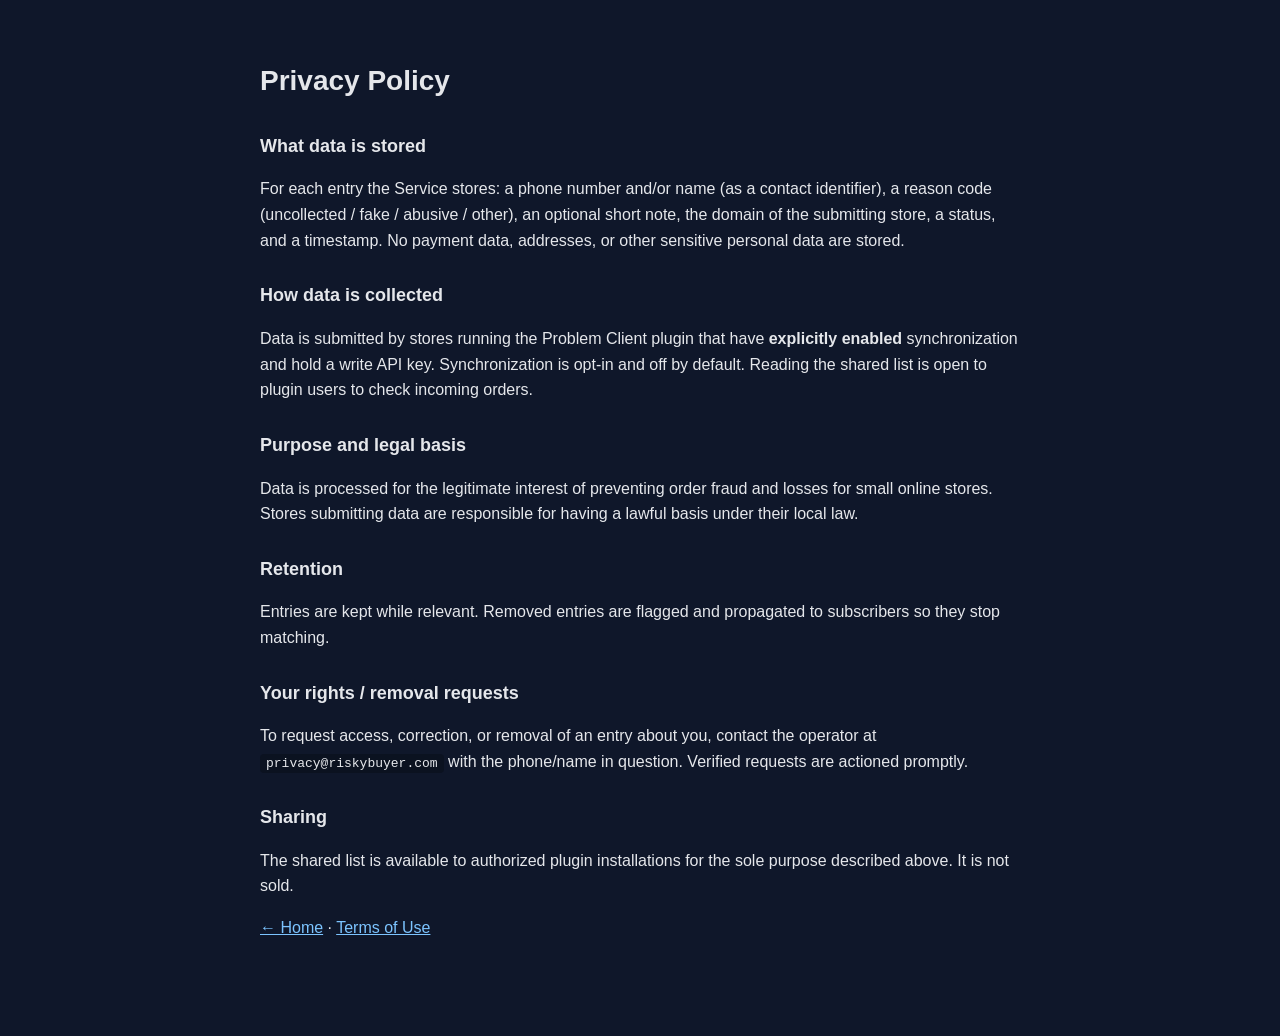
==== server/app/static/privacy.html @ dea38c6a "Phase 2: RiskyBuyer FastAPI server code + site + .distignore - server/: FastAPI app (open read GET /" ====
<!doctype html>
<html lang="en">
<head>
<meta charset="utf-8">
<meta name="viewport" content="width=device-width, initial-scale=1">
<title>Privacy Policy — RiskyBuyer</title>
<style>body{margin:0;font-family:-apple-system,Segoe UI,Roboto,Arial,sans-serif;background:#0f172a;color:#e5e7eb;line-height:1.6}.wrap{max-width:760px;margin:0 auto;padding:40px 20px 80px}h1{font-size:28px}h2{font-size:18px;margin-top:28px}a{color:#7cc4ff}code{background:#0b1220;padding:2px 6px;border-radius:4px}</style>
</head>
<body>
<div class="wrap">
<h1>Privacy Policy</h1>

<h2>What data is stored</h2>
<p>For each entry the Service stores: a phone number and/or name (as a contact
identifier), a reason code (uncollected / fake / abusive / other), an optional
short note, the domain of the submitting store, a status, and a timestamp. No
payment data, addresses, or other sensitive personal data are stored.</p>

<h2>How data is collected</h2>
<p>Data is submitted by stores running the Problem Client plugin that have
<strong>explicitly enabled</strong> synchronization and hold a write API key.
Synchronization is opt-in and off by default. Reading the shared list is open
to plugin users to check incoming orders.</p>

<h2>Purpose and legal basis</h2>
<p>Data is processed for the legitimate interest of preventing order fraud and
losses for small online stores. Stores submitting data are responsible for
having a lawful basis under their local law.</p>

<h2>Retention</h2>
<p>Entries are kept while relevant. Removed entries are flagged and propagated
to subscribers so they stop matching.</p>

<h2>Your rights / removal requests</h2>
<p>To request access, correction, or removal of an entry about you, contact the
operator at <code>privacy@riskybuyer.com</code> with the phone/name in question.
Verified requests are actioned promptly.</p>

<h2>Sharing</h2>
<p>The shared list is available to authorized plugin installations for the sole
purpose described above. It is not sold.</p>

<p><a href="/">← Home</a> · <a href="/terms">Terms of Use</a></p>
</div>
</body>
</html>
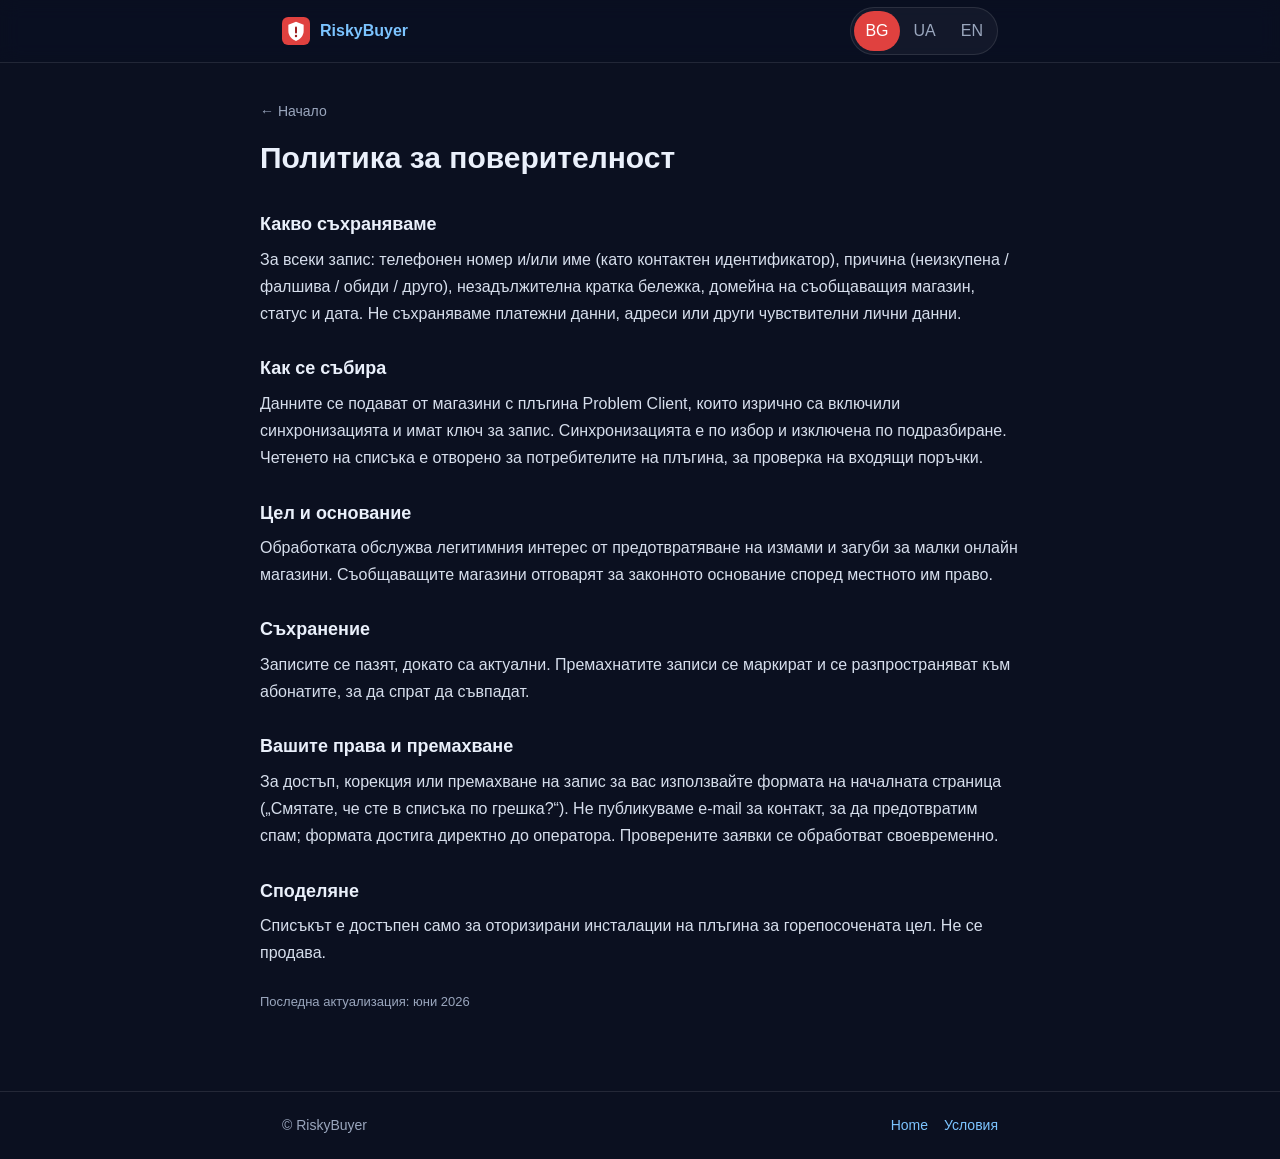
==== commit 9f79f993: "Site: reframed concise landing + appeal form; tri-lingual Terms/Privacy - Landing reframed as a buye" ====
--- a/server/app/static/privacy.html
+++ b/server/app/static/privacy.html
@@ -1,46 +1,80 @@
 <!doctype html>
-<html lang="en">
+<html lang="bg">
 <head>
 <meta charset="utf-8">
 <meta name="viewport" content="width=device-width, initial-scale=1">
-<title>Privacy Policy — RiskyBuyer</title>
-<style>body{margin:0;font-family:-apple-system,Segoe UI,Roboto,Arial,sans-serif;background:#0f172a;color:#e5e7eb;line-height:1.6}.wrap{max-width:760px;margin:0 auto;padding:40px 20px 80px}h1{font-size:28px}h2{font-size:18px;margin-top:28px}a{color:#7cc4ff}code{background:#0b1220;padding:2px 6px;border-radius:4px}</style>
+<title>Privacy — RiskyBuyer</title>
+<style>
+  :root{--bg:#0b1020;--card:rgba(255,255,255,.045);--line:rgba(255,255,255,.10);--red:#e0413f;--text:#eaf0fb;--muted:#9aa6bd;--accent:#7cc4ff}
+  *{box-sizing:border-box}
+  body{margin:0;background:var(--bg);color:var(--text);font:16px/1.7 -apple-system,Segoe UI,Roboto,Helvetica,Arial,sans-serif}
+  a{color:var(--accent);text-decoration:none}
+  .wrap{max-width:760px;margin:0 auto;padding:0 22px}
+  header{position:sticky;top:0;z-index:20;backdrop-filter:saturate(140%) blur(10px);background:rgba(11,16,32,.62);border-bottom:1px solid var(--line)}
+  .bar{display:flex;align-items:center;height:62px;gap:12px}
+  .brand{display:flex;align-items:center;gap:10px;font-weight:800}.brand svg{width:28px;height:28px}.sp{flex:1}
+  .langs{display:flex;gap:3px;background:var(--card);border:1px solid var(--line);border-radius:999px;padding:3px}
+  .langs button{all:unset;cursor:pointer;font:700 12px/1 inherit;color:var(--muted);padding:6px 11px;border-radius:999px;transition:.2s}
+  .langs button.active{background:var(--red);color:#fff}.langs button:hover{color:#fff}
+  .doc{padding:34px 0 70px}
+  h1{font-size:30px;margin:6px 0 18px}h2{font-size:18px;margin:26px 0 6px}
+  p{color:#d6deec;margin:0 0 8px}.back{color:var(--muted);font-size:14px}
+  .upd{color:var(--muted);font-size:13px;margin-top:24px}
+  footer{border-top:1px solid var(--line);padding:22px 0;color:var(--muted);font-size:14px}
+  .frow{display:flex;flex-wrap:wrap;gap:16px;align-items:center}
+</style>
 </head>
 <body>
-<div class="wrap">
-<h1>Privacy Policy</h1>
+<header><div class="wrap bar">
+  <a class="brand" href="/"><svg viewBox="0 0 256 256" xmlns="http://www.w3.org/2000/svg"><rect width="256" height="256" rx="56" fill="#e0413f"/><path d="M128 44 L198 70 V126 C198 174 164 206 128 220 C92 206 58 174 58 126 V70 Z" fill="#fff"/><rect x="119" y="86" width="18" height="64" rx="9" fill="#9b1c1c"/><circle cx="128" cy="174" r="11" fill="#9b1c1c"/></svg>RiskyBuyer</a>
+  <span class="sp"></span>
+  <span class="langs" id="langs"><button data-lang="bg">BG</button><button data-lang="ua">UA</button><button data-lang="en">EN</button></span>
+</div></header>
 
-<h2>What data is stored</h2>
-<p>For each entry the Service stores: a phone number and/or name (as a contact
-identifier), a reason code (uncollected / fake / abusive / other), an optional
-short note, the domain of the submitting store, a status, and a timestamp. No
-payment data, addresses, or other sensitive personal data are stored.</p>
+<div class="wrap doc">
+  <p><a class="back" href="/">← <span id="home"></span></a></p>
+  <h1 id="title"></h1>
+  <div id="content"></div>
+  <p class="upd" id="updated"></p>
+</div>
 
-<h2>How data is collected</h2>
-<p>Data is submitted by stores running the Problem Client plugin that have
-<strong>explicitly enabled</strong> synchronization and hold a write API key.
-Synchronization is opt-in and off by default. Reading the shared list is open
-to plugin users to check incoming orders.</p>
+<footer><div class="wrap frow"><span>© RiskyBuyer</span><span class="sp"></span><a href="/">Home</a><a href="/terms" id="lterms"></a></div></footer>
 
-<h2>Purpose and legal basis</h2>
-<p>Data is processed for the legitimate interest of preventing order fraud and
-losses for small online stores. Stores submitting data are responsible for
-having a lawful basis under their local law.</p>
-
-<h2>Retention</h2>
-<p>Entries are kept while relevant. Removed entries are flagged and propagated
-to subscribers so they stop matching.</p>
-
-<h2>Your rights / removal requests</h2>
-<p>To request access, correction, or removal of an entry about you, contact the
-operator at <code>privacy@riskybuyer.com</code> with the phone/name in question.
-Verified requests are actioned promptly.</p>
-
-<h2>Sharing</h2>
-<p>The shared list is available to authorized plugin installations for the sole
-purpose described above. It is not sold.</p>
-
-<p><a href="/">← Home</a> · <a href="/terms">Terms of Use</a></p>
-</div>
+<script>
+const T={
+ bg:{home:"Начало",title:"Политика за поверителност",updated:"Последна актуализация: юни 2026",lterms:"Условия",sections:[
+  ["Какво съхраняваме","За всеки запис: телефонен номер и/или име (като контактен идентификатор), причина (неизкупена / фалшива / обиди / друго), незадължителна кратка бележка, домейна на съобщаващия магазин, статус и дата. Не съхраняваме платежни данни, адреси или други чувствителни лични данни."],
+  ["Как се събира","Данните се подават от магазини с плъгина Problem Client, които изрично са включили синхронизацията и имат ключ за запис. Синхронизацията е по избор и изключена по подразбиране. Четенето на списъка е отворено за потребителите на плъгина, за проверка на входящи поръчки."],
+  ["Цел и основание","Обработката обслужва легитимния интерес от предотвратяване на измами и загуби за малки онлайн магазини. Съобщаващите магазини отговарят за законното основание според местното им право."],
+  ["Съхранение","Записите се пазят, докато са актуални. Премахнатите записи се маркират и се разпространяват към абонатите, за да спрат да съвпадат."],
+  ["Вашите права и премахване","За достъп, корекция или премахване на запис за вас използвайте формата на началната страница („Смятате, че сте в списъка по грешка?“). Не публикуваме e-mail за контакт, за да предотвратим спам; формата достига директно до оператора. Проверените заявки се обработват своевременно."],
+  ["Споделяне","Списъкът е достъпен само за оторизирани инсталации на плъгина за горепосочената цел. Не се продава."]
+ ]},
+ ua:{home:"Головна",title:"Політика приватності",updated:"Останнє оновлення: червень 2026",lterms:"Умови",sections:[
+  ["Що ми зберігаємо","Для кожного запису: номер телефону та/або ім'я (як контактний ідентифікатор), причину (невикуплена / фейкова / образи / інше), необов'язкову коротку нотатку, домен магазину-джерела, статус і час. Ми не зберігаємо платіжні дані, адреси чи інші чутливі персональні дані."],
+  ["Як збираються дані","Дані подають магазини з плагіном Problem Client, які явно увімкнули синхронізацію та мають ключ запису. Синхронізація — за бажанням і вимкнена за замовчуванням. Читання списку відкрите для користувачів плагіна, щоб перевіряти вхідні замовлення."],
+  ["Мета та підстава","Обробка слугує законному інтересу запобігання шахрайству та збиткам для малих онлайн-магазинів. Магазини-джерела відповідають за законну підставу згідно з місцевим правом."],
+  ["Зберігання","Записи зберігаються, доки актуальні. Видалені записи позначаються й поширюються підписникам, щоб припинити збіги."],
+  ["Ваші права та видалення","Щоб отримати доступ, виправити або видалити запис про вас, скористайтеся формою на головній сторінці («Вважаєте, що вас внесли помилково?»). Ми не публікуємо контактний e-mail, щоб запобігти спаму; форма надходить безпосередньо оператору. Підтверджені запити опрацьовуються оперативно."],
+  ["Поширення","Список доступний лише авторизованим інсталяціям плагіна для зазначеної мети. Він не продається."]
+ ]},
+ en:{home:"Home",title:"Privacy Policy",updated:"Last updated: June 2026",lterms:"Terms",sections:[
+  ["What we store","For each entry: a phone number and/or name (as a contact identifier), a reason (uncollected / fake / abusive / other), an optional short note, the domain of the reporting store, a status and a timestamp. We do not store payment data, addresses or other sensitive personal data."],
+  ["How it is collected","Data is submitted by stores running the Problem Client plugin that have explicitly enabled synchronization and hold a write key. Synchronization is opt-in and off by default. Reading the list is open to plugin users to check incoming orders."],
+  ["Purpose & legal basis","Processing serves the legitimate interest of preventing order fraud and losses for small online stores. Reporting stores are responsible for having a lawful basis under their local law."],
+  ["Retention","Entries are kept while relevant. Removed entries are flagged and propagated to subscribers so they stop matching."],
+  ["Your rights & removal","To request access, correction or removal of an entry about you, use the form on the home page (“Listed by mistake?”). We don’t publish a contact e-mail to prevent spam; the form reaches the operator directly. Verified requests are actioned promptly."],
+  ["Sharing","The list is available only to authorized plugin installations for the purpose above. It is not sold."]
+ ]}
+};
+function render(l){if(!T[l])l="bg";const d=T[l];document.documentElement.lang=l==="ua"?"uk":l;
+ document.getElementById("home").textContent=d.home;document.getElementById("title").textContent=d.title;
+ document.getElementById("updated").textContent=d.updated;document.getElementById("lterms").textContent=d.lterms;
+ document.getElementById("content").innerHTML=d.sections.map(s=>"<h2>"+s[0]+"</h2><p>"+s[1]+"</p>").join("");
+ document.querySelectorAll("#langs button").forEach(b=>b.classList.toggle("active",b.dataset.lang===l));
+ try{localStorage.setItem("rb_lang",l)}catch(e){}}
+document.getElementById("langs").addEventListener("click",e=>{const b=e.target.closest("button");if(b)render(b.dataset.lang)});
+let s="bg";try{s=localStorage.getItem("rb_lang")||"bg"}catch(e){}render(s);
+</script>
 </body>
 </html>
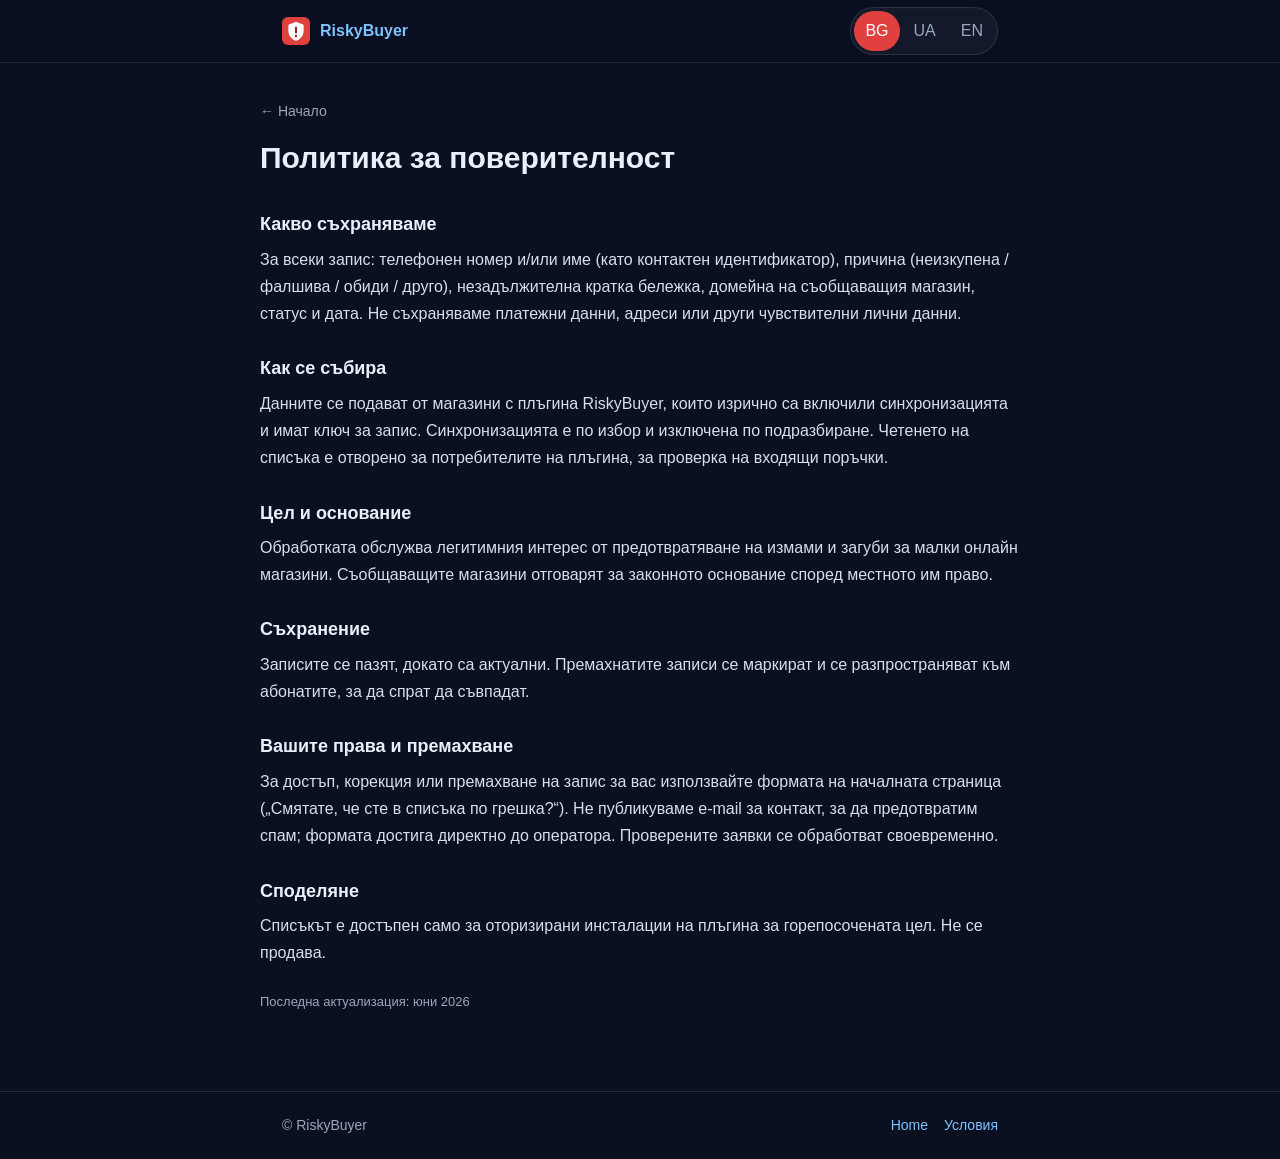
==== commit cce8b250: "Rebrand to RiskyBuyer (v0.6.0); Plugin Check errors fixed - Full rename problem-client -> risky-buye" ====
--- a/server/app/static/privacy.html
+++ b/server/app/static/privacy.html
@@ -44,7 +44,7 @@
 const T={
  bg:{home:"Начало",title:"Политика за поверителност",updated:"Последна актуализация: юни 2026",lterms:"Условия",sections:[
   ["Какво съхраняваме","За всеки запис: телефонен номер и/или име (като контактен идентификатор), причина (неизкупена / фалшива / обиди / друго), незадължителна кратка бележка, домейна на съобщаващия магазин, статус и дата. Не съхраняваме платежни данни, адреси или други чувствителни лични данни."],
-  ["Как се събира","Данните се подават от магазини с плъгина Problem Client, които изрично са включили синхронизацията и имат ключ за запис. Синхронизацията е по избор и изключена по подразбиране. Четенето на списъка е отворено за потребителите на плъгина, за проверка на входящи поръчки."],
+  ["Как се събира","Данните се подават от магазини с плъгина RiskyBuyer, които изрично са включили синхронизацията и имат ключ за запис. Синхронизацията е по избор и изключена по подразбиране. Четенето на списъка е отворено за потребителите на плъгина, за проверка на входящи поръчки."],
   ["Цел и основание","Обработката обслужва легитимния интерес от предотвратяване на измами и загуби за малки онлайн магазини. Съобщаващите магазини отговарят за законното основание според местното им право."],
   ["Съхранение","Записите се пазят, докато са актуални. Премахнатите записи се маркират и се разпространяват към абонатите, за да спрат да съвпадат."],
   ["Вашите права и премахване","За достъп, корекция или премахване на запис за вас използвайте формата на началната страница („Смятате, че сте в списъка по грешка?“). Не публикуваме e-mail за контакт, за да предотвратим спам; формата достига директно до оператора. Проверените заявки се обработват своевременно."],
@@ -52,7 +52,7 @@
  ]},
  ua:{home:"Головна",title:"Політика приватності",updated:"Останнє оновлення: червень 2026",lterms:"Умови",sections:[
   ["Що ми зберігаємо","Для кожного запису: номер телефону та/або ім'я (як контактний ідентифікатор), причину (невикуплена / фейкова / образи / інше), необов'язкову коротку нотатку, домен магазину-джерела, статус і час. Ми не зберігаємо платіжні дані, адреси чи інші чутливі персональні дані."],
-  ["Як збираються дані","Дані подають магазини з плагіном Problem Client, які явно увімкнули синхронізацію та мають ключ запису. Синхронізація — за бажанням і вимкнена за замовчуванням. Читання списку відкрите для користувачів плагіна, щоб перевіряти вхідні замовлення."],
+  ["Як збираються дані","Дані подають магазини з плагіном RiskyBuyer, які явно увімкнули синхронізацію та мають ключ запису. Синхронізація — за бажанням і вимкнена за замовчуванням. Читання списку відкрите для користувачів плагіна, щоб перевіряти вхідні замовлення."],
   ["Мета та підстава","Обробка слугує законному інтересу запобігання шахрайству та збиткам для малих онлайн-магазинів. Магазини-джерела відповідають за законну підставу згідно з місцевим правом."],
   ["Зберігання","Записи зберігаються, доки актуальні. Видалені записи позначаються й поширюються підписникам, щоб припинити збіги."],
   ["Ваші права та видалення","Щоб отримати доступ, виправити або видалити запис про вас, скористайтеся формою на головній сторінці («Вважаєте, що вас внесли помилково?»). Ми не публікуємо контактний e-mail, щоб запобігти спаму; форма надходить безпосередньо оператору. Підтверджені запити опрацьовуються оперативно."],
@@ -60,7 +60,7 @@
  ]},
  en:{home:"Home",title:"Privacy Policy",updated:"Last updated: June 2026",lterms:"Terms",sections:[
   ["What we store","For each entry: a phone number and/or name (as a contact identifier), a reason (uncollected / fake / abusive / other), an optional short note, the domain of the reporting store, a status and a timestamp. We do not store payment data, addresses or other sensitive personal data."],
-  ["How it is collected","Data is submitted by stores running the Problem Client plugin that have explicitly enabled synchronization and hold a write key. Synchronization is opt-in and off by default. Reading the list is open to plugin users to check incoming orders."],
+  ["How it is collected","Data is submitted by stores running the RiskyBuyer plugin that have explicitly enabled synchronization and hold a write key. Synchronization is opt-in and off by default. Reading the list is open to plugin users to check incoming orders."],
   ["Purpose & legal basis","Processing serves the legitimate interest of preventing order fraud and losses for small online stores. Reporting stores are responsible for having a lawful basis under their local law."],
   ["Retention","Entries are kept while relevant. Removed entries are flagged and propagated to subscribers so they stop matching."],
   ["Your rights & removal","To request access, correction or removal of an entry about you, use the form on the home page (“Listed by mistake?”). We don’t publish a contact e-mail to prevent spam; the form reaches the operator directly. Verified requests are actioned promptly."],
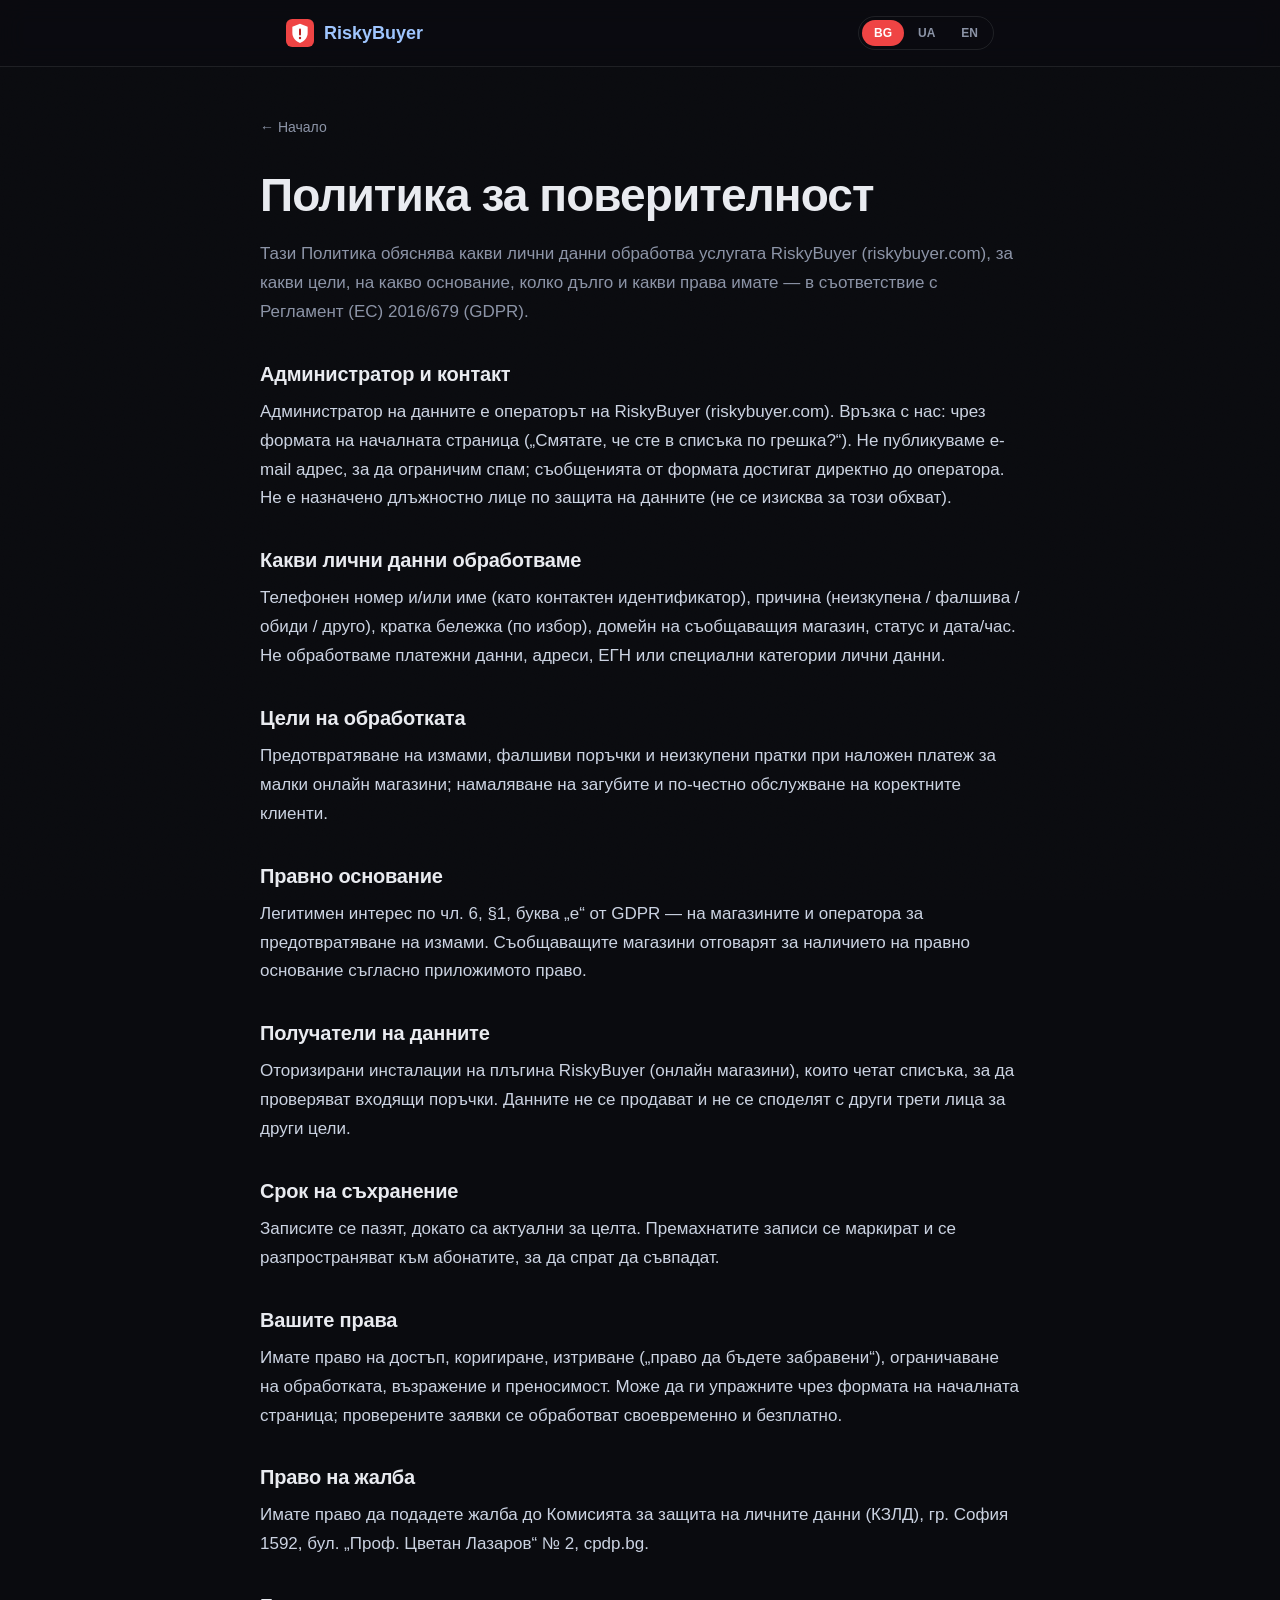
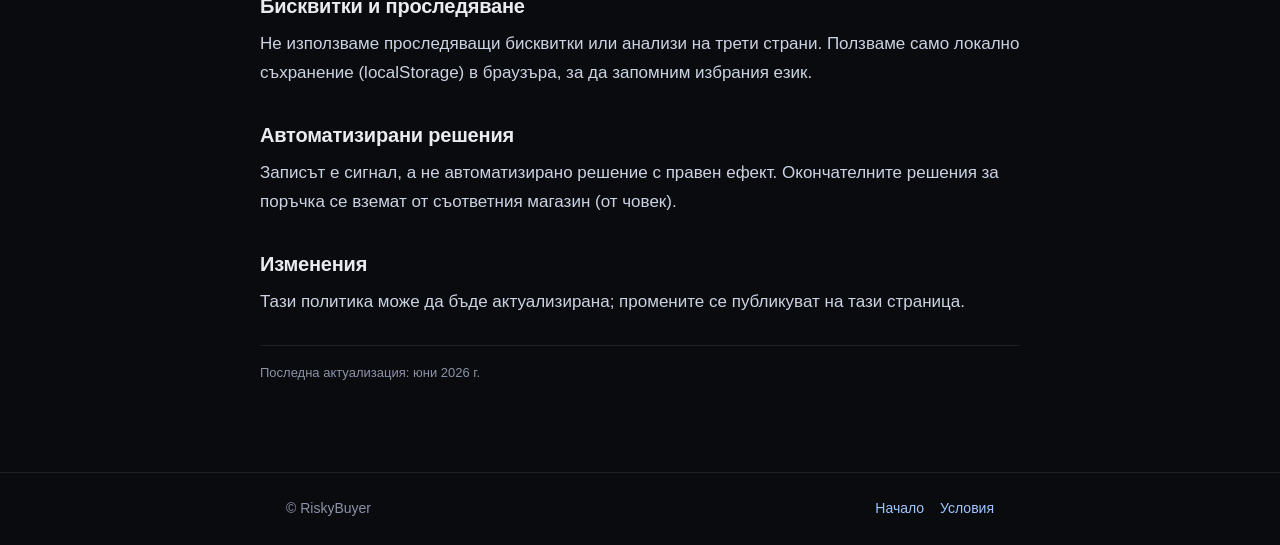
==== commit ab131689: "Site: Terms & Privacy match the landing design; BG-aligned GDPR content - Rebuilt /terms and /privac" ====
--- a/server/app/static/privacy.html
+++ b/server/app/static/privacy.html
@@ -4,29 +4,36 @@
 <meta charset="utf-8">
 <meta name="viewport" content="width=device-width, initial-scale=1">
 <title>Privacy — RiskyBuyer</title>
+<link rel="preconnect" href="https://api.fontshare.com" crossorigin>
+<link href="https://api.fontshare.com/v2/css?f[]=clash-display@600,700&f[]=satoshi@400,500,700&display=swap" rel="stylesheet">
 <style>
-  :root{--bg:#0b1020;--card:rgba(255,255,255,.045);--line:rgba(255,255,255,.10);--red:#e0413f;--text:#eaf0fb;--muted:#9aa6bd;--accent:#7cc4ff}
-  *{box-sizing:border-box}
-  body{margin:0;background:var(--bg);color:var(--text);font:16px/1.7 -apple-system,Segoe UI,Roboto,Helvetica,Arial,sans-serif}
+  :root{--ink:#0a0b0f;--text:#e9ebf0;--muted:#8b93a6;--soft:#cbd3e2;--red:#ef4444;--line:rgba(255,255,255,.09);--accent:#9fc6ff;
+    --disp:"Clash Display",sans-serif;--body:"Satoshi",-apple-system,Segoe UI,sans-serif}
+  *{box-sizing:border-box}html{scroll-behavior:smooth}
+  body{margin:0;background:var(--ink);color:var(--text);font:400 17px/1.7 var(--body);-webkit-font-smoothing:antialiased}
+  body::after{content:"";position:fixed;inset:0;z-index:2;pointer-events:none;opacity:.04;mix-blend-mode:overlay;background-image:url("data:image/svg+xml,%3Csvg xmlns='http://www.w3.org/2000/svg' width='120' height='120'%3E%3Cfilter id='n'%3E%3CfeTurbulence type='fractalNoise' baseFrequency='.85' numOctaves='2'/%3E%3C/filter%3E%3Crect width='100%25' height='100%25' filter='url(%23n)'/%3E%3C/svg%3E")}
   a{color:var(--accent);text-decoration:none}
-  .wrap{max-width:760px;margin:0 auto;padding:0 22px}
-  header{position:sticky;top:0;z-index:20;backdrop-filter:saturate(140%) blur(10px);background:rgba(11,16,32,.62);border-bottom:1px solid var(--line)}
-  .bar{display:flex;align-items:center;height:62px;gap:12px}
-  .brand{display:flex;align-items:center;gap:10px;font-weight:800}.brand svg{width:28px;height:28px}.sp{flex:1}
-  .langs{display:flex;gap:3px;background:var(--card);border:1px solid var(--line);border-radius:999px;padding:3px}
-  .langs button{all:unset;cursor:pointer;font:700 12px/1 inherit;color:var(--muted);padding:6px 11px;border-radius:999px;transition:.2s}
+  .wrap{max-width:760px;margin:0 auto;padding:0 26px}
+  header{position:sticky;top:0;z-index:30;backdrop-filter:saturate(150%) blur(12px);background:rgba(10,11,15,.6);border-bottom:1px solid var(--line)}
+  .bar{display:flex;align-items:center;height:66px;gap:14px}
+  .brand{display:flex;align-items:center;gap:10px;font-family:var(--disp);font-weight:700;font-size:18px}.brand svg{width:28px;height:28px}.sp{flex:1}
+  .langs{display:flex;gap:2px;border:1px solid var(--line);border-radius:999px;padding:3px}
+  .langs button{all:unset;cursor:pointer;font:700 12px/1 var(--body);color:var(--muted);padding:7px 12px;border-radius:999px;transition:.25s}
   .langs button.active{background:var(--red);color:#fff}.langs button:hover{color:#fff}
-  .doc{padding:34px 0 70px}
-  h1{font-size:30px;margin:6px 0 18px}h2{font-size:18px;margin:26px 0 6px}
-  p{color:#d6deec;margin:0 0 8px}.back{color:var(--muted);font-size:14px}
-  .upd{color:var(--muted);font-size:13px;margin-top:24px}
-  footer{border-top:1px solid var(--line);padding:22px 0;color:var(--muted);font-size:14px}
+  .doc{padding:46px 0 80px}
+  .back{color:var(--muted);font-size:14px}
+  h1{font-family:var(--disp);font-weight:700;font-size:clamp(30px,5vw,46px);letter-spacing:-.02em;margin:14px 0 6px}
+  .intro{color:var(--muted);margin:0 0 10px}
+  h2{font-family:var(--disp);font-weight:600;font-size:20px;letter-spacing:-.01em;margin:30px 0 7px}
+  p{color:var(--soft);margin:0 0 8px}
+  .upd{color:var(--muted);font-size:13px;margin-top:28px;border-top:1px solid var(--line);padding-top:16px}
+  footer{border-top:1px solid var(--line);padding:24px 0;color:var(--muted);font-size:14px}
   .frow{display:flex;flex-wrap:wrap;gap:16px;align-items:center}
 </style>
 </head>
 <body>
 <header><div class="wrap bar">
-  <a class="brand" href="/"><svg viewBox="0 0 256 256" xmlns="http://www.w3.org/2000/svg"><rect width="256" height="256" rx="56" fill="#e0413f"/><path d="M128 44 L198 70 V126 C198 174 164 206 128 220 C92 206 58 174 58 126 V70 Z" fill="#fff"/><rect x="119" y="86" width="18" height="64" rx="9" fill="#9b1c1c"/><circle cx="128" cy="174" r="11" fill="#9b1c1c"/></svg>RiskyBuyer</a>
+  <a class="brand" href="/"><svg viewBox="0 0 256 256" xmlns="http://www.w3.org/2000/svg"><rect width="256" height="256" rx="56" fill="#ef4444"/><path d="M128 44 L198 70 V126 C198 174 164 206 128 220 C92 206 58 174 58 126 V70 Z" fill="#fff"/><rect x="119" y="86" width="18" height="64" rx="9" fill="#b91c1c"/><circle cx="128" cy="174" r="11" fill="#b91c1c"/></svg>RiskyBuyer</a>
   <span class="sp"></span>
   <span class="langs" id="langs"><button data-lang="bg">BG</button><button data-lang="ua">UA</button><button data-lang="en">EN</button></span>
 </div></header>
@@ -34,42 +41,65 @@
 <div class="wrap doc">
   <p><a class="back" href="/">← <span id="home"></span></a></p>
   <h1 id="title"></h1>
+  <p class="intro" id="intro"></p>
   <div id="content"></div>
   <p class="upd" id="updated"></p>
 </div>
 
-<footer><div class="wrap frow"><span>© RiskyBuyer</span><span class="sp"></span><a href="/">Home</a><a href="/terms" id="lterms"></a></div></footer>
+<footer><div class="wrap frow"><span>© RiskyBuyer</span><span class="sp"></span><a href="/" id="lhome"></a><a href="/terms" id="lterms"></a></div></footer>
 
 <script>
 const T={
- bg:{home:"Начало",title:"Политика за поверителност",updated:"Последна актуализация: юни 2026",lterms:"Условия",sections:[
-  ["Какво съхраняваме","За всеки запис: телефонен номер и/или име (като контактен идентификатор), причина (неизкупена / фалшива / обиди / друго), незадължителна кратка бележка, домейна на съобщаващия магазин, статус и дата. Не съхраняваме платежни данни, адреси или други чувствителни лични данни."],
-  ["Как се събира","Данните се подават от магазини с плъгина RiskyBuyer, които изрично са включили синхронизацията и имат ключ за запис. Синхронизацията е по избор и изключена по подразбиране. Четенето на списъка е отворено за потребителите на плъгина, за проверка на входящи поръчки."],
-  ["Цел и основание","Обработката обслужва легитимния интерес от предотвратяване на измами и загуби за малки онлайн магазини. Съобщаващите магазини отговарят за законното основание според местното им право."],
-  ["Съхранение","Записите се пазят, докато са актуални. Премахнатите записи се маркират и се разпространяват към абонатите, за да спрат да съвпадат."],
-  ["Вашите права и премахване","За достъп, корекция или премахване на запис за вас използвайте формата на началната страница („Смятате, че сте в списъка по грешка?“). Не публикуваме e-mail за контакт, за да предотвратим спам; формата достига директно до оператора. Проверените заявки се обработват своевременно."],
-  ["Споделяне","Списъкът е достъпен само за оторизирани инсталации на плъгина за горепосочената цел. Не се продава."]
+ bg:{home:"Начало",lhome:"Начало",lterms:"Условия",title:"Политика за поверителност",updated:"Последна актуализация: юни 2026 г.",
+  intro:"Тази Политика обяснява какви лични данни обработва услугата RiskyBuyer (riskybuyer.com), за какви цели, на какво основание, колко дълго и какви права имате — в съответствие с Регламент (ЕС) 2016/679 (GDPR).",
+  sections:[
+  ["Администратор и контакт","Администратор на данните е операторът на RiskyBuyer (riskybuyer.com). Връзка с нас: чрез формата на началната страница („Смятате, че сте в списъка по грешка?“). Не публикуваме e-mail адрес, за да ограничим спам; съобщенията от формата достигат директно до оператора. Не е назначено длъжностно лице по защита на данните (не се изисква за този обхват)."],
+  ["Какви лични данни обработваме","Телефонен номер и/или име (като контактен идентификатор), причина (неизкупена / фалшива / обиди / друго), кратка бележка (по избор), домейн на съобщаващия магазин, статус и дата/час. Не обработваме платежни данни, адреси, ЕГН или специални категории лични данни."],
+  ["Цели на обработката","Предотвратяване на измами, фалшиви поръчки и неизкупени пратки при наложен платеж за малки онлайн магазини; намаляване на загубите и по-честно обслужване на коректните клиенти."],
+  ["Правно основание","Легитимен интерес по чл. 6, §1, буква „е“ от GDPR — на магазините и оператора за предотвратяване на измами. Съобщаващите магазини отговарят за наличието на правно основание съгласно приложимото право."],
+  ["Получатели на данните","Оторизирани инсталации на плъгина RiskyBuyer (онлайн магазини), които четат списъка, за да проверяват входящи поръчки. Данните не се продават и не се споделят с други трети лица за други цели."],
+  ["Срок на съхранение","Записите се пазят, докато са актуални за целта. Премахнатите записи се маркират и се разпространяват към абонатите, за да спрат да съвпадат."],
+  ["Вашите права","Имате право на достъп, коригиране, изтриване („право да бъдете забравени“), ограничаване на обработката, възражение и преносимост. Може да ги упражните чрез формата на началната страница; проверените заявки се обработват своевременно и безплатно."],
+  ["Право на жалба","Имате право да подадете жалба до Комисията за защита на личните данни (КЗЛД), гр. София 1592, бул. „Проф. Цветан Лазаров“ № 2, cpdp.bg."],
+  ["Бисквитки и проследяване","Не използваме проследяващи бисквитки или анализи на трети страни. Ползваме само локално съхранение (localStorage) в браузъра, за да запомним избрания език."],
+  ["Автоматизирани решения","Записът е сигнал, а не автоматизирано решение с правен ефект. Окончателните решения за поръчка се вземат от съответния магазин (от човек)."],
+  ["Изменения","Тази политика може да бъде актуализирана; промените се публикуват на тази страница."]
  ]},
- ua:{home:"Головна",title:"Політика приватності",updated:"Останнє оновлення: червень 2026",lterms:"Умови",sections:[
-  ["Що ми зберігаємо","Для кожного запису: номер телефону та/або ім'я (як контактний ідентифікатор), причину (невикуплена / фейкова / образи / інше), необов'язкову коротку нотатку, домен магазину-джерела, статус і час. Ми не зберігаємо платіжні дані, адреси чи інші чутливі персональні дані."],
-  ["Як збираються дані","Дані подають магазини з плагіном RiskyBuyer, які явно увімкнули синхронізацію та мають ключ запису. Синхронізація — за бажанням і вимкнена за замовчуванням. Читання списку відкрите для користувачів плагіна, щоб перевіряти вхідні замовлення."],
-  ["Мета та підстава","Обробка слугує законному інтересу запобігання шахрайству та збиткам для малих онлайн-магазинів. Магазини-джерела відповідають за законну підставу згідно з місцевим правом."],
-  ["Зберігання","Записи зберігаються, доки актуальні. Видалені записи позначаються й поширюються підписникам, щоб припинити збіги."],
-  ["Ваші права та видалення","Щоб отримати доступ, виправити або видалити запис про вас, скористайтеся формою на головній сторінці («Вважаєте, що вас внесли помилково?»). Ми не публікуємо контактний e-mail, щоб запобігти спаму; форма надходить безпосередньо оператору. Підтверджені запити опрацьовуються оперативно."],
-  ["Поширення","Список доступний лише авторизованим інсталяціям плагіна для зазначеної мети. Він не продається."]
+ ua:{home:"Головна",lhome:"Головна",lterms:"Умови",title:"Політика приватності",updated:"Останнє оновлення: червень 2026 р.",
+  intro:"Ця Політика пояснює, які персональні дані обробляє сервіс RiskyBuyer (riskybuyer.com), з якою метою, на якій підставі, як довго та які права ви маєте — відповідно до Регламенту (ЄС) 2016/679 (GDPR).",
+  sections:[
+  ["Адміністратор і контакт","Адміністратор (контролер) даних — оператор RiskyBuyer (riskybuyer.com). Зв'язок: через форму на головній сторінці («Вважаєте, що вас внесли помилково?»). Ми не публікуємо e-mail, щоб обмежити спам; повідомлення з форми надходять безпосередньо оператору. Окрему особу з захисту даних (DPO) не призначено (не вимагається для цього обсягу)."],
+  ["Які персональні дані ми обробляємо","Номер телефону та/або ім'я (як контактний ідентифікатор), причину (невикуплена / фейкова / образи / інше), коротку нотатку (за бажанням), домен магазину-джерела, статус і дату/час. Ми не обробляємо платіжні дані, адреси, ідентифікаційні номери чи спеціальні категорії даних."],
+  ["Цілі обробки","Запобігання шахрайству, фейковим замовленням і невикупленим посилкам при накладеному платежі для малих онлайн-магазинів; зменшення збитків і чесніший сервіс для добросовісних клієнтів."],
+  ["Правова підстава","Законний інтерес за ст. 6(1)(е) GDPR — магазинів та оператора щодо запобігання шахрайству. Магазини-джерела відповідають за наявність правової підстави згідно із застосовним правом."],
+  ["Отримувачі даних","Авторизовані інсталяції плагіна RiskyBuyer (онлайн-магазини), які читають список для перевірки вхідних замовлень. Дані не продаються й не передаються іншим третім особам для інших цілей."],
+  ["Строк зберігання","Записи зберігаються, доки актуальні для мети. Видалені записи позначаються й поширюються підписникам, щоб припинити збіги."],
+  ["Ваші права","Ви маєте право на доступ, виправлення, видалення («право бути забутим»), обмеження обробки, заперечення та перенесення даних. Реалізувати їх можна через форму на головній сторінці; підтверджені запити опрацьовуються оперативно й безоплатно."],
+  ["Право на скаргу","Ви маєте право подати скаргу до наглядового органу. У Болгарії це Комісія із захисту персональних даних (КЗЛД), м. Софія, cpdp.bg; або до органу у вашій країні."],
+  ["Бісквіти та відстеження","Ми не використовуємо відстежувальні бісквіти чи аналітику третіх сторін. Лише локальне сховище (localStorage) у браузері — щоб запам'ятати обрану мову."],
+  ["Автоматизовані рішення","Запис є сигналом, а не автоматизованим рішенням із правовим ефектом. Остаточні рішення щодо замовлення ухвалює відповідний магазин (людина)."],
+  ["Зміни","Цю політику може бути оновлено; зміни публікуються на цій сторінці."]
  ]},
- en:{home:"Home",title:"Privacy Policy",updated:"Last updated: June 2026",lterms:"Terms",sections:[
-  ["What we store","For each entry: a phone number and/or name (as a contact identifier), a reason (uncollected / fake / abusive / other), an optional short note, the domain of the reporting store, a status and a timestamp. We do not store payment data, addresses or other sensitive personal data."],
-  ["How it is collected","Data is submitted by stores running the RiskyBuyer plugin that have explicitly enabled synchronization and hold a write key. Synchronization is opt-in and off by default. Reading the list is open to plugin users to check incoming orders."],
-  ["Purpose & legal basis","Processing serves the legitimate interest of preventing order fraud and losses for small online stores. Reporting stores are responsible for having a lawful basis under their local law."],
-  ["Retention","Entries are kept while relevant. Removed entries are flagged and propagated to subscribers so they stop matching."],
-  ["Your rights & removal","To request access, correction or removal of an entry about you, use the form on the home page (“Listed by mistake?”). We don’t publish a contact e-mail to prevent spam; the form reaches the operator directly. Verified requests are actioned promptly."],
-  ["Sharing","The list is available only to authorized plugin installations for the purpose above. It is not sold."]
+ en:{home:"Home",lhome:"Home",lterms:"Terms",title:"Privacy Policy",updated:"Last updated: June 2026",
+  intro:"This Policy explains what personal data the RiskyBuyer service (riskybuyer.com) processes, for what purposes, on what basis, for how long, and what rights you have — in line with Regulation (EU) 2016/679 (GDPR).",
+  sections:[
+  ["Controller & contact","The data controller is the operator of RiskyBuyer (riskybuyer.com). Contact us via the form on the home page (“Listed by mistake?”). We do not publish an e-mail address to limit spam; messages from the form reach the operator directly. No Data Protection Officer is appointed (not required at this scale)."],
+  ["What personal data we process","A phone number and/or name (as a contact identifier), a reason (uncollected / fake / abusive / other), an optional short note, the domain of the reporting store, a status and a timestamp. We do not process payment data, addresses, national IDs or special categories of data."],
+  ["Purposes","Preventing fraud, fake orders and uncollected cash-on-delivery parcels for small online stores; reducing losses and fairer service for honest customers."],
+  ["Legal basis","Legitimate interest under Art. 6(1)(f) GDPR — of stores and the operator to prevent fraud. Reporting stores are responsible for having a lawful basis under applicable law."],
+  ["Recipients","Authorized installations of the RiskyBuyer plugin (online stores) that read the list to check incoming orders. Data is not sold or shared with other third parties for other purposes."],
+  ["Retention","Entries are kept while relevant to the purpose. Removed entries are flagged and propagated to subscribers so they stop matching."],
+  ["Your rights","You have the right to access, rectification, erasure (“right to be forgotten”), restriction, objection and data portability. You can exercise them via the form on the home page; verified requests are handled promptly and free of charge."],
+  ["Right to complain","You have the right to lodge a complaint with a supervisory authority — in Bulgaria, the Commission for Personal Data Protection (CPDP/КЗЛД), Sofia, cpdp.bg; or the authority in your country."],
+  ["Cookies & tracking","We use no tracking cookies or third-party analytics. We only use browser local storage (localStorage) to remember your chosen language."],
+  ["Automated decisions","An entry is a signal, not an automated decision with legal effect. Final order decisions are made by the relevant store (a human)."],
+  ["Changes","This policy may be updated; changes are posted on this page."]
  ]}
 };
 function render(l){if(!T[l])l="bg";const d=T[l];document.documentElement.lang=l==="ua"?"uk":l;
  document.getElementById("home").textContent=d.home;document.getElementById("title").textContent=d.title;
- document.getElementById("updated").textContent=d.updated;document.getElementById("lterms").textContent=d.lterms;
+ document.getElementById("intro").textContent=d.intro;document.getElementById("updated").textContent=d.updated;
+ document.getElementById("lhome").textContent=d.lhome;document.getElementById("lterms").textContent=d.lterms;
  document.getElementById("content").innerHTML=d.sections.map(s=>"<h2>"+s[0]+"</h2><p>"+s[1]+"</p>").join("");
  document.querySelectorAll("#langs button").forEach(b=>b.classList.toggle("active",b.dataset.lang===l));
  try{localStorage.setItem("rb_lang",l)}catch(e){}}
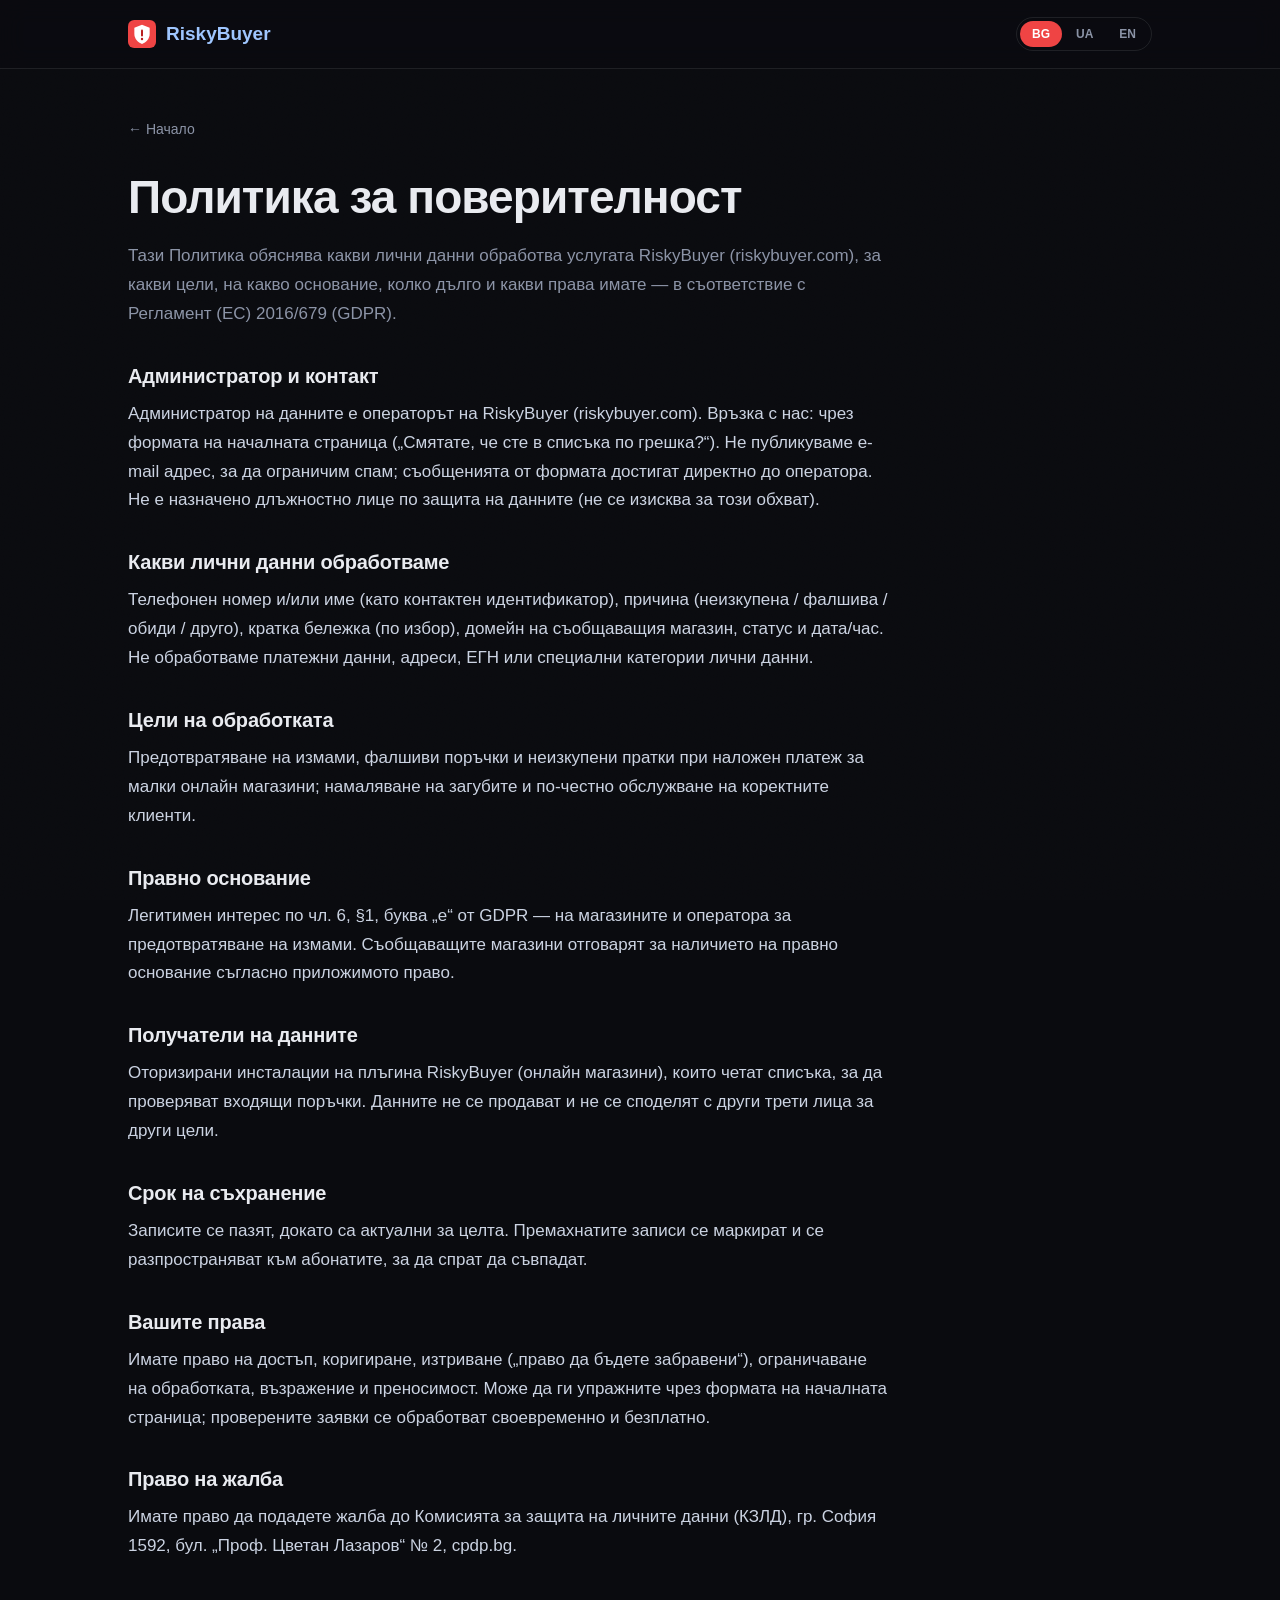
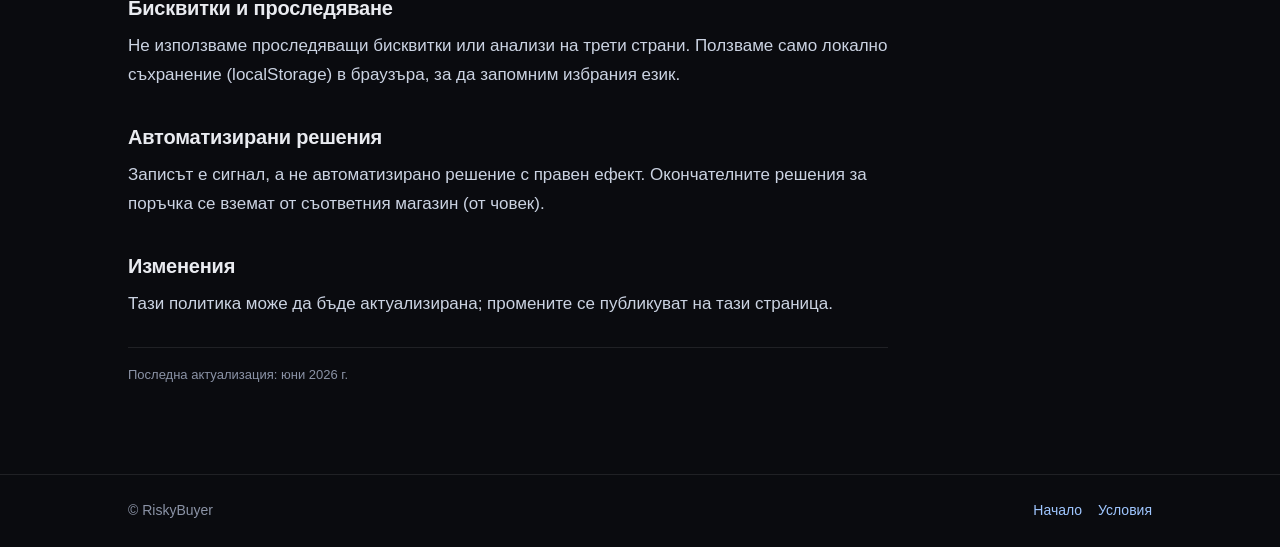
==== commit bb9304d8: "Site: unify content width across all pages (1080 wrapper + 760 reading column) Co-Authored-By: Claud" ====
--- a/server/app/static/privacy.html
+++ b/server/app/static/privacy.html
@@ -13,14 +13,14 @@
   body{margin:0;background:var(--ink);color:var(--text);font:400 17px/1.7 var(--body);-webkit-font-smoothing:antialiased}
   body::after{content:"";position:fixed;inset:0;z-index:2;pointer-events:none;opacity:.04;mix-blend-mode:overlay;background-image:url("data:image/svg+xml,%3Csvg xmlns='http://www.w3.org/2000/svg' width='120' height='120'%3E%3Cfilter id='n'%3E%3CfeTurbulence type='fractalNoise' baseFrequency='.85' numOctaves='2'/%3E%3C/filter%3E%3Crect width='100%25' height='100%25' filter='url(%23n)'/%3E%3C/svg%3E")}
   a{color:var(--accent);text-decoration:none}
-  .wrap{max-width:760px;margin:0 auto;padding:0 26px}
+  .wrap{max-width:1080px;margin:0 auto;padding:0 28px}
   header{position:sticky;top:0;z-index:30;backdrop-filter:saturate(150%) blur(12px);background:rgba(10,11,15,.6);border-bottom:1px solid var(--line)}
-  .bar{display:flex;align-items:center;height:66px;gap:14px}
-  .brand{display:flex;align-items:center;gap:10px;font-family:var(--disp);font-weight:700;font-size:18px}.brand svg{width:28px;height:28px}.sp{flex:1}
+  .bar{display:flex;align-items:center;height:68px;gap:14px}
+  .brand{display:flex;align-items:center;gap:10px;font-family:var(--disp);font-weight:700;font-size:19px}.brand svg{width:28px;height:28px}.sp{flex:1}
   .langs{display:flex;gap:2px;border:1px solid var(--line);border-radius:999px;padding:3px}
   .langs button{all:unset;cursor:pointer;font:700 12px/1 var(--body);color:var(--muted);padding:7px 12px;border-radius:999px;transition:.25s}
   .langs button.active{background:var(--red);color:#fff}.langs button:hover{color:#fff}
-  .doc{padding:46px 0 80px}
+  .doc{max-width:760px;padding:46px 0 80px}
   .back{color:var(--muted);font-size:14px}
   h1{font-family:var(--disp);font-weight:700;font-size:clamp(30px,5vw,46px);letter-spacing:-.02em;margin:14px 0 6px}
   .intro{color:var(--muted);margin:0 0 10px}
@@ -38,13 +38,13 @@
   <span class="langs" id="langs"><button data-lang="bg">BG</button><button data-lang="ua">UA</button><button data-lang="en">EN</button></span>
 </div></header>
 
-<div class="wrap doc">
+<div class="wrap"><div class="doc">
   <p><a class="back" href="/">← <span id="home"></span></a></p>
   <h1 id="title"></h1>
   <p class="intro" id="intro"></p>
   <div id="content"></div>
   <p class="upd" id="updated"></p>
-</div>
+</div></div>
 
 <footer><div class="wrap frow"><span>© RiskyBuyer</span><span class="sp"></span><a href="/" id="lhome"></a><a href="/terms" id="lterms"></a></div></footer>
 
